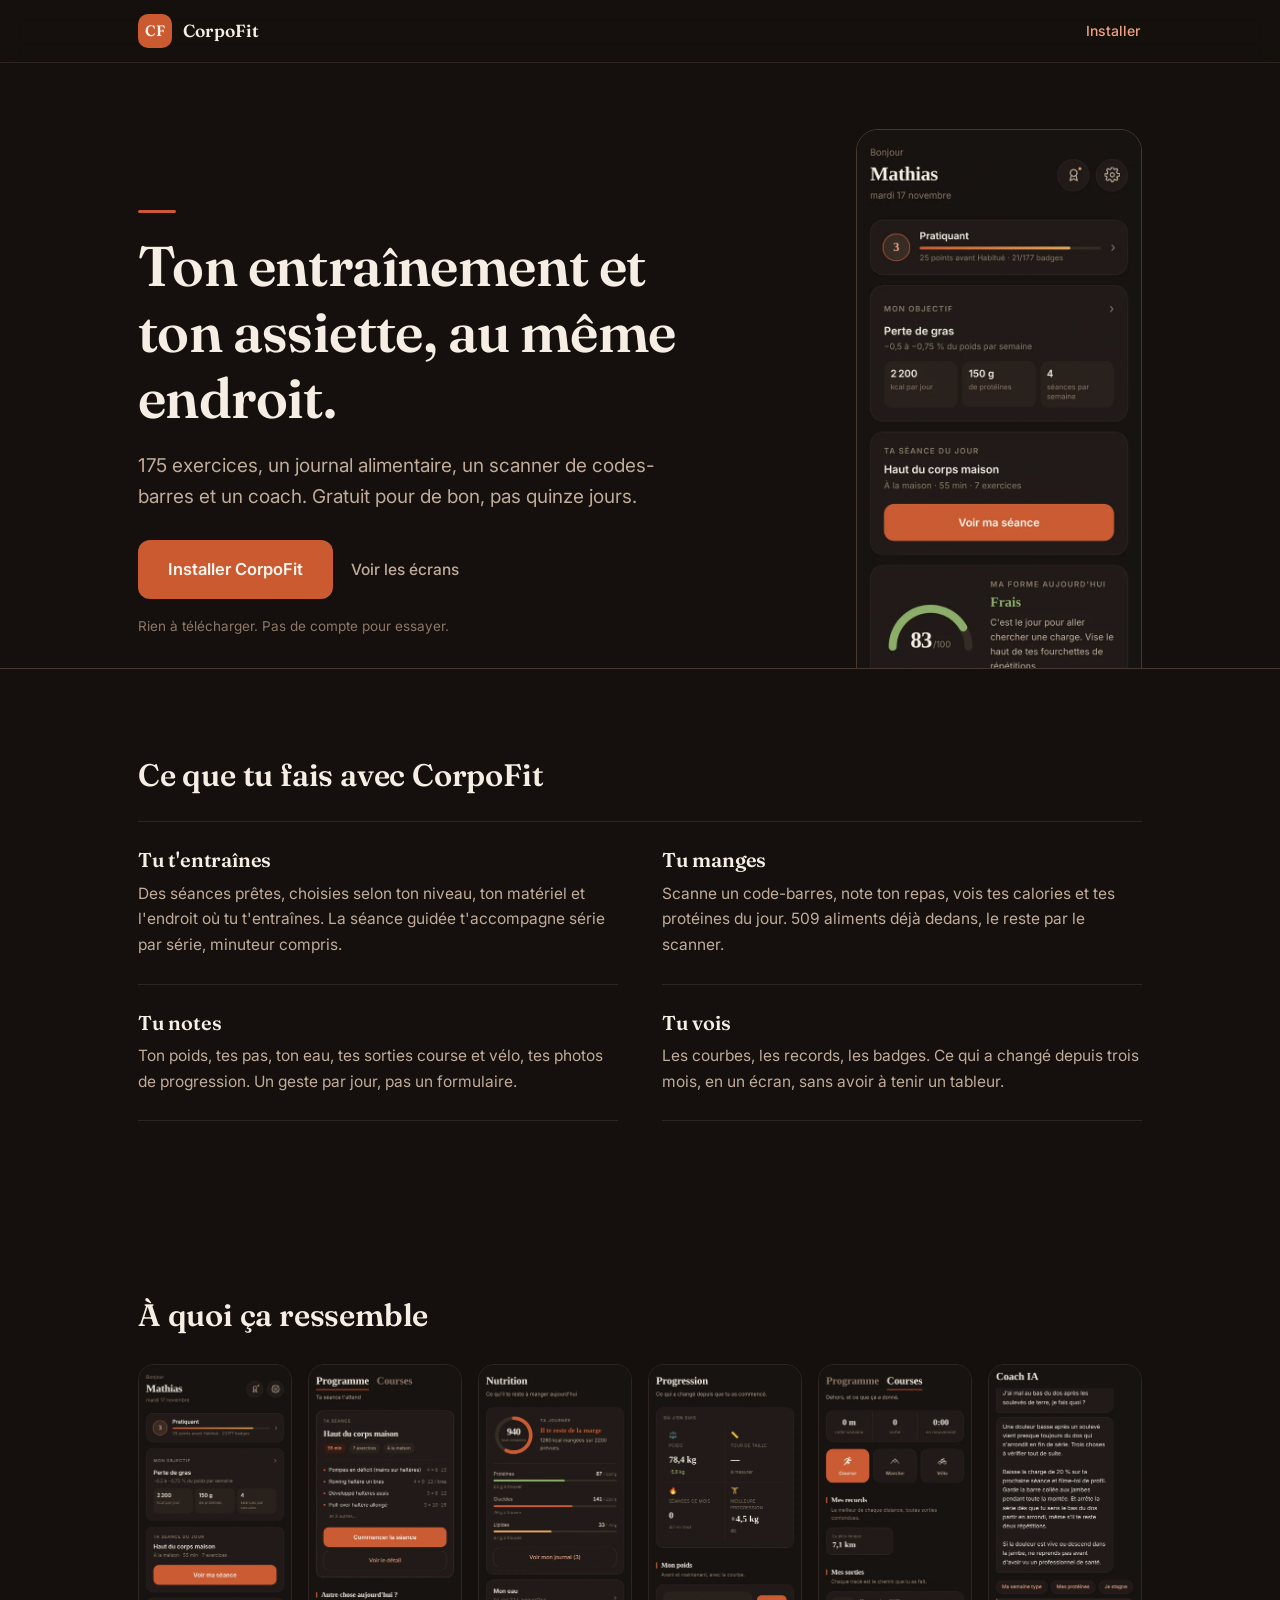
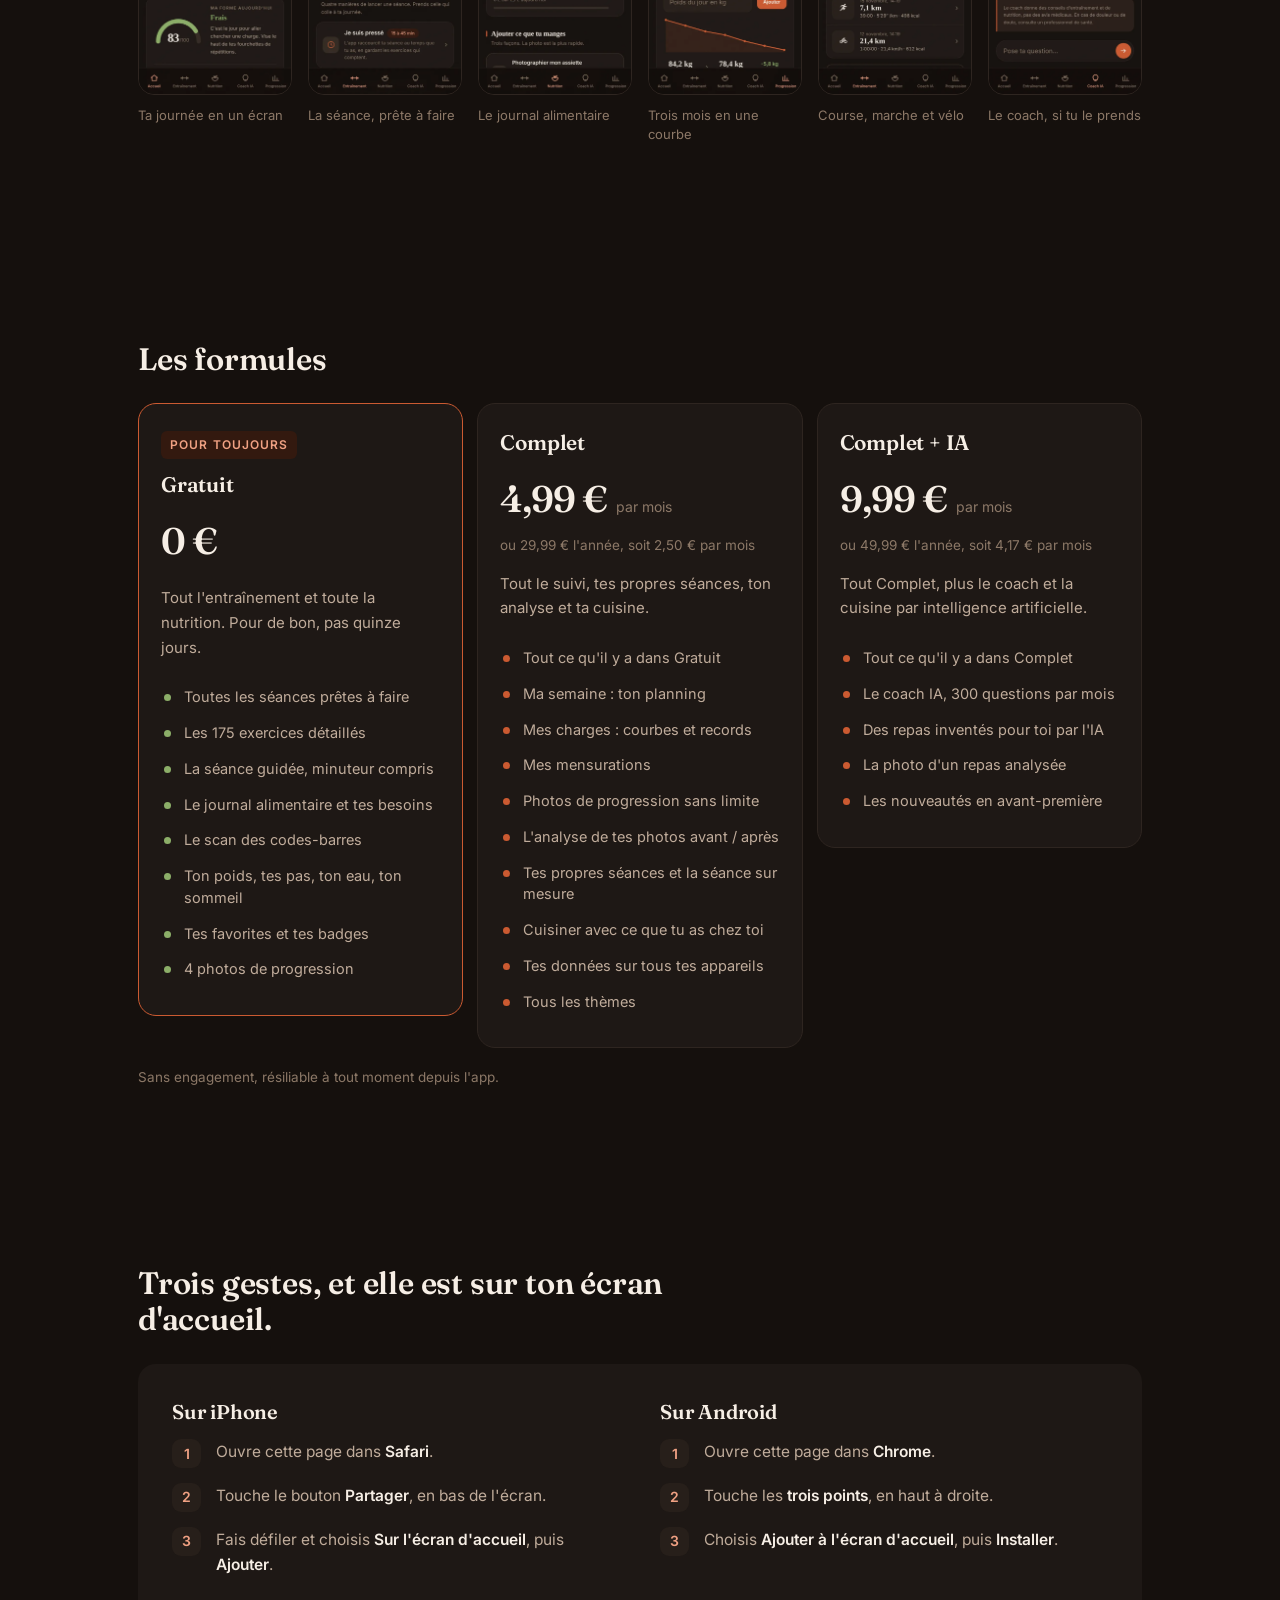
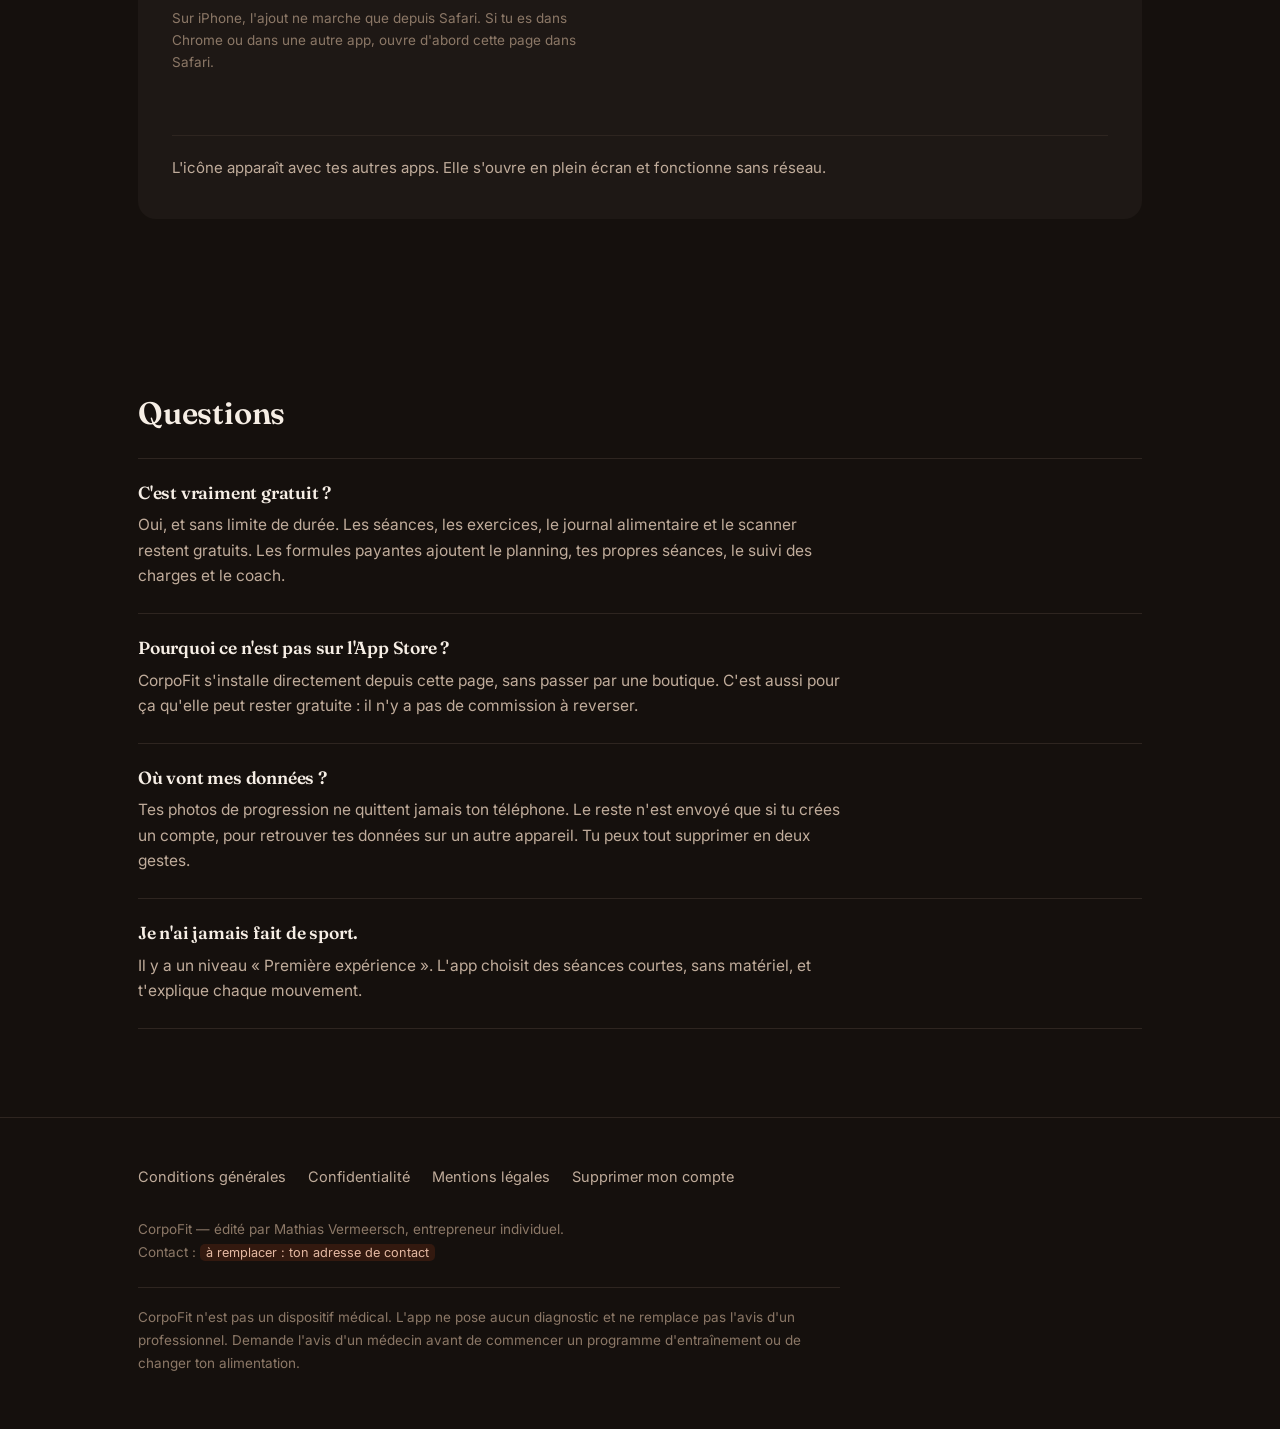
==== index.html @ 2101acef "Add files via upload" ====
<!DOCTYPE html>
<html lang="fr">
<head>
<meta charset="utf-8">
<meta name="viewport" content="width=device-width,initial-scale=1,viewport-fit=cover">
<title>CorpoFit — ton entraînement et ton assiette, au même endroit</title>
<meta name="description" content="175 exercices, un journal alimentaire, un scanner de codes-barres et un coach. Gratuit pour de bon, pas quinze jours. S'installe depuis ton navigateur, sans passer par une boutique.">
<meta name="theme-color" content="#15100D">

<meta property="og:type" content="website">
<meta property="og:title" content="CorpoFit — ton entraînement et ton assiette, au même endroit">
<meta property="og:description" content="175 exercices, un journal alimentaire, un scanner de codes-barres et un coach. Gratuit pour de bon, pas quinze jours.">
<meta property="og:image" content="img/partage.jpg">
<meta property="og:locale" content="fr_FR">
<meta name="twitter:card" content="summary_large_image">

<link rel="preconnect" href="https://fonts.googleapis.com">
<link rel="preconnect" href="https://fonts.gstatic.com" crossorigin>
<link href="https://fonts.googleapis.com/css2?family=Fraunces:opsz,wght@9..144,500;9..144,600&family=Inter:wght@400;500;600&display=swap" rel="stylesheet">

<style>
:root{
  --bg:#15100D; --surface:#1E1815; --surface-2:#271F1A;
  --border:#2E2520; --border-2:#463830;
  --accent:#CB5A31; --accent-ink:#F0A183; --accent-soft:#33190F;
  --text:#F6EEE5; --text-2:#C0AC9B; --text-3:#8C7867;
  --btn-txt:#FFF6EF; --green:#8CAE68;
  --r:18px; --r-s:12px;
  --gut:16px;
}
*{box-sizing:border-box;}
html{-webkit-text-size-adjust:100%;}
body{
  margin:0; background:var(--bg); color:var(--text);
  font-family:'Inter',-apple-system,BlinkMacSystemFont,'Segoe UI',Roboto,sans-serif;
  font-size:16px; line-height:1.65; -webkit-font-smoothing:antialiased;
  overflow-x:hidden;
}
h1,h2,h3{font-family:'Fraunces',Georgia,serif; font-weight:600; line-height:1.18; margin:0; letter-spacing:-.2px;}
p{margin:0;}
a{color:var(--accent-ink);}
a:hover{color:var(--text);}
img{display:block; max-width:100%; height:auto;}
:focus-visible{outline:2px solid var(--accent-ink); outline-offset:3px; border-radius:4px;}

.wrap{max-width:1060px; margin:0 auto; padding:0 var(--gut);}
section{padding:56px 0;}
section > .wrap > h2{font-size:clamp(23px,5.8vw,31px); max-width:17em;}
.rule{width:38px; height:3px; background:var(--accent); border-radius:2px;}

/* ───────── en-tête ───────── */
.bar{position:sticky; top:0; z-index:40; background:rgba(21,16,13,.88); backdrop-filter:blur(12px); border-bottom:1px solid var(--border);}
.bar .wrap{display:flex; align-items:center; justify-content:space-between; height:62px;}
.marque{display:flex; align-items:center; gap:11px; text-decoration:none; color:var(--text);}
.cf{width:34px; height:34px; border-radius:10px; background:var(--accent); display:flex; align-items:center; justify-content:center;
    font-family:'Fraunces',Georgia,serif; font-weight:600; font-size:15px; color:#FFF6EF; flex:0 0 auto;}
.marque b{font-family:'Fraunces',Georgia,serif; font-weight:600; font-size:17.5px; letter-spacing:.2px;}
.bar .mini{font-size:14px; font-weight:500; color:var(--accent-ink); text-decoration:none; padding:9px 2px;}

/* ───────── bandeau navigateur intégré ───────── */
.avis{display:none; background:var(--accent-soft); border-bottom:1px solid var(--border-2); color:var(--accent-ink); font-size:14px;}
.avis.on{display:block;}
.avis .wrap{padding-top:13px; padding-bottom:13px; line-height:1.55;}

/* ───────── héros ───────── */
.heros{padding-top:46px; padding-bottom:0; overflow:hidden; border-bottom:1px solid var(--border-2);}
.heros .wrap{display:grid; gap:34px;}
.h-txt{max-width:560px; padding-bottom:30px;}
.heros h1{font-size:clamp(31px,8.2vw,56px); letter-spacing:-.6px; margin-top:20px;}
.h-sous{color:var(--text-2); font-size:clamp(16px,4vw,19px); margin-top:18px; max-width:30em;}
.h-act{display:flex; flex-wrap:wrap; align-items:center; gap:14px; margin-top:28px;}
.btn{display:inline-block; background:var(--accent); color:var(--btn-txt); text-decoration:none;
     font-size:16.5px; font-weight:600; padding:16px 30px; border-radius:var(--r-s); border:0; cursor:pointer;
     font-family:inherit; min-height:44px;}
.btn:hover{background:#D9663B; color:var(--btn-txt);}
.btn-2{display:inline-block; color:var(--text-2); text-decoration:none; font-size:15.5px; font-weight:500; padding:14px 4px; min-height:44px;}
.btn-2:hover{color:var(--text);}
.h-note{color:var(--text-3); font-size:13.5px; margin-top:16px;}
.h-img{justify-self:center; width:min(268px,74vw); margin-bottom:-56px;}
.h-img img{border-radius:22px; border:1px solid var(--border-2);}

/* ───────── ce que l'app fait ───────── */
.quoi{display:grid; gap:0; margin-top:28px; border-top:1px solid var(--border);}
.quoi > div{padding:26px 0; border-bottom:1px solid var(--border);}
.quoi h3{font-size:20px;}
.quoi p{color:var(--text-2); margin-top:9px; font-size:15.5px; max-width:46em;}

/* ───────── écrans ───────── */
.defil{display:flex; gap:16px; overflow-x:auto; scroll-snap-type:x mandatory;
       padding:4px var(--gut) 20px; margin:26px calc(var(--gut) * -1) 0; -webkit-overflow-scrolling:touch;}
.defil::-webkit-scrollbar{height:6px;}
.defil::-webkit-scrollbar-thumb{background:var(--border-2); border-radius:3px;}
.vign{flex:0 0 auto; width:208px; scroll-snap-align:center; margin:0;}
.vign img{border-radius:16px; border:1px solid var(--border);}
.vign figcaption{color:var(--text-3); font-size:13px; margin-top:11px; line-height:1.5;}

/* ───────── prix ───────── */
.prix{display:grid; gap:14px; margin-top:26px;}
.plan{background:var(--surface); border:1px solid var(--border); border-radius:var(--r); padding:26px 22px 28px;}
.plan.fort{border-color:var(--accent);}
.plan .tag{display:inline-block; font-size:12px; font-weight:600; letter-spacing:1.1px; text-transform:uppercase;
           color:var(--accent-ink); background:var(--accent-soft); border-radius:6px; padding:4px 9px; margin-bottom:13px;}
.plan h3{font-size:21px;}
.plan .euro{display:flex; align-items:baseline; gap:9px; margin-top:13px;}
.plan .gros{font-family:'Fraunces',Georgia,serif; font-size:37px; font-weight:600; letter-spacing:-1px;}
.plan .mois{color:var(--text-3); font-size:14px;}
.plan .an{color:var(--text-3); font-size:13.5px; margin-top:5px;}
.plan .phrase{color:var(--text-2); font-size:15px; margin-top:15px;}
.plan ul{list-style:none; margin:19px 0 0; padding:0;}
.plan li{color:var(--text-2); font-size:14.5px; padding:7px 0 7px 23px; position:relative; line-height:1.5;}
.plan li::before{content:''; position:absolute; left:3px; top:15px; width:7px; height:7px; border-radius:50%; background:var(--accent);}
.plan.fort li::before{background:var(--green);}
.p-note{color:var(--text-3); font-size:13.5px; margin-top:18px;}

/* ───────── installation ───────── */
.poser{background:var(--surface); border-radius:var(--r); padding:30px 22px 32px; margin-top:26px;}
.col{display:none;}
.col.on{display:block;}
.col h3{font-size:20px; margin-bottom:17px;}
.col ol{margin:0; padding-left:0; list-style:none; counter-reset:p;}
.col li{counter-increment:p; position:relative; padding:0 0 19px 44px; color:var(--text-2); font-size:15.5px; line-height:1.6;}
.col li::before{content:counter(p); position:absolute; left:0; top:-1px; width:29px; height:29px; border-radius:9px;
                background:var(--surface-2); color:var(--accent-ink); font-size:14px; font-weight:600;
                display:flex; align-items:center; justify-content:center;}
.col li b{color:var(--text); font-weight:600;}
.bascule{margin-top:6px; background:none; border:0; color:var(--accent-ink); font-family:inherit;
         font-size:14.5px; font-weight:500; cursor:pointer; padding:12px 2px; min-height:44px; text-align:left;}
.bascule:hover{color:var(--text);}
.apres{border-top:1px solid var(--border); margin-top:22px; padding-top:20px; color:var(--text-2); font-size:15px;}
.garde{color:var(--text-3); font-size:13.5px; margin-top:12px; line-height:1.6;}

/* ───────── questions ───────── */
.q{border-top:1px solid var(--border); margin-top:26px;}
.q > div{padding:24px 0; border-bottom:1px solid var(--border);}
.q h3{font-size:17.5px;}
.q p{color:var(--text-2); font-size:15.5px; margin-top:9px; max-width:46em;}

/* ───────── pied ───────── */
footer{border-top:1px solid var(--border); padding:40px 0 54px; color:var(--text-3); font-size:13.5px;}
footer nav{display:flex; flex-wrap:wrap; gap:7px 22px; margin-bottom:22px;}
footer nav a{color:var(--text-2); text-decoration:none; font-size:14.5px; padding:7px 0; display:inline-block;}
footer nav a:hover{color:var(--text); text-decoration:underline;}
.f-bloc{line-height:1.75; max-width:52em;}
.f-sante{border-top:1px solid var(--border); margin-top:22px; padding-top:18px; max-width:52em; line-height:1.7;}
.trou{color:#E4B8A2; background:var(--accent-soft); border-radius:5px; padding:1px 6px; font-size:.94em;}

@media (min-width:760px){
  :root{--gut:28px;}
  section{padding:88px 0;}
  .heros{padding-top:66px;}
  .heros .wrap{grid-template-columns:1fr auto; align-items:end; gap:44px;}
  .h-img{width:286px; margin-bottom:-78px; justify-self:end;}
  .quoi{grid-template-columns:1fr 1fr; column-gap:44px;}
  .quoi > div:nth-child(-n+2){border-top:0;}
  .prix{grid-template-columns:repeat(3,1fr); align-items:start;}
  .poser{display:grid; grid-template-columns:1fr 1fr; gap:40px; padding:36px 34px 38px;}
  .poser .deux{grid-column:1 / -1;}
  .defil{display:grid; grid-template-columns:repeat(6,1fr); overflow:visible;
         margin-left:0; margin-right:0; padding-left:0; padding-right:0;}
  .vign{width:auto;}
}
@media (prefers-reduced-motion:no-preference){
  .h-img{animation:monte .7s cubic-bezier(.22,.8,.3,1) both;}
  .h-txt{animation:monte .55s cubic-bezier(.22,.8,.3,1) both;}
  @keyframes monte{from{opacity:0; transform:translateY(16px);} to{opacity:1; transform:none;}}
}
</style>
</head>
<body>

<div class="avis" id="avis" role="status">
  <div class="wrap">Tu es dans le navigateur d'une autre app. Ouvre cette page dans Safari pour pouvoir installer CorpoFit.</div>
</div>

<header class="bar">
  <div class="wrap">
    <a class="marque" href="index.html"><span class="cf" aria-hidden="true">CF</span><b>CorpoFit</b></a>
    <a class="mini" href="#installer">Installer</a>
  </div>
</header>

<main>

  <section class="heros">
    <div class="wrap">
      <div class="h-txt">
        <div class="rule" aria-hidden="true"></div>
        <h1>Ton entraînement et ton assiette, au même endroit.</h1>
        <p class="h-sous">175 exercices, un journal alimentaire, un scanner de codes-barres et un coach. Gratuit pour de bon, pas quinze jours.</p>
        <div class="h-act">
          <a class="btn" href="#installer">Installer CorpoFit</a>
          <a class="btn-2" href="#ecrans">Voir les écrans</a>
        </div>
        <p class="h-note">Rien à télécharger. Pas de compte pour essayer.</p>
      </div>
      <div class="h-img">
        <picture>
          <source srcset="img/accueil.webp" type="image/webp">
          <img src="img/accueil.jpg" width="620" height="1342" fetchpriority="high"
               alt="L'écran d'accueil de CorpoFit : le rang de l'utilisateur, son objectif avec 2 200 kcal et 150 g de protéines par jour, la séance du jour et un indice de forme.">
        </picture>
      </div>
    </div>
  </section>

  <section>
    <div class="wrap">
      <h2>Ce que tu fais avec CorpoFit</h2>
      <div class="quoi">
        <div>
          <h3>Tu t'entraînes</h3>
          <p>Des séances prêtes, choisies selon ton niveau, ton matériel et l'endroit où tu t'entraînes. La séance guidée t'accompagne série par série, minuteur compris.</p>
        </div>
        <div>
          <h3>Tu manges</h3>
          <p>Scanne un code-barres, note ton repas, vois tes calories et tes protéines du jour. 509 aliments déjà dedans, le reste par le scanner.</p>
        </div>
        <div>
          <h3>Tu notes</h3>
          <p>Ton poids, tes pas, ton eau, tes sorties course et vélo, tes photos de progression. Un geste par jour, pas un formulaire.</p>
        </div>
        <div>
          <h3>Tu vois</h3>
          <p>Les courbes, les records, les badges. Ce qui a changé depuis trois mois, en un écran, sans avoir à tenir un tableur.</p>
        </div>
      </div>
    </div>
  </section>

  <section id="ecrans">
    <div class="wrap">
      <h2>À quoi ça ressemble</h2>
    </div>
    <div class="wrap">
      <div class="defil">
        <figure class="vign">
          <picture><source srcset="img/accueil.webp" type="image/webp">
          <img src="img/accueil.jpg" width="620" height="1342" loading="lazy" alt="Écran d'accueil : objectif quotidien, séance du jour et indice de forme."></picture>
          <figcaption>Ta journée en un écran</figcaption>
        </figure>
        <figure class="vign">
          <picture><source srcset="img/entrainement.webp" type="image/webp">
          <img src="img/entrainement.jpg" width="620" height="1342" loading="lazy" alt="Écran d'entraînement : la séance choisie, sa durée et la liste des exercices."></picture>
          <figcaption>La séance, prête à faire</figcaption>
        </figure>
        <figure class="vign">
          <picture><source srcset="img/nutrition.webp" type="image/webp">
          <img src="img/nutrition.jpg" width="620" height="1342" loading="lazy" alt="Écran de nutrition : calories et macronutriments du jour, repas déjà notés."></picture>
          <figcaption>Le journal alimentaire</figcaption>
        </figure>
        <figure class="vign">
          <picture><source srcset="img/progression.webp" type="image/webp">
          <img src="img/progression.jpg" width="620" height="1342" loading="lazy" alt="Écran de progression : courbe de poids sur trois mois et résumé des séances."></picture>
          <figcaption>Trois mois en une courbe</figcaption>
        </figure>
        <figure class="vign">
          <picture><source srcset="img/courses.webp" type="image/webp">
          <img src="img/courses.jpg" width="620" height="1342" loading="lazy" alt="Écran des sorties : une course à pied et une sortie vélo avec distance, durée et calories."></picture>
          <figcaption>Course, marche et vélo</figcaption>
        </figure>
        <figure class="vign">
          <picture><source srcset="img/coach.webp" type="image/webp">
          <img src="img/coach.jpg" width="620" height="1342" loading="lazy" alt="Écran du coach : une question sur une douleur au dos et la réponse détaillée du coach."></picture>
          <figcaption>Le coach, si tu le prends</figcaption>
        </figure>
      </div>
    </div>
  </section>

  <section id="prix">
    <div class="wrap">
      <h2>Les formules</h2>
      <div class="prix">

        <div class="plan fort">
          <span class="tag">Pour toujours</span>
          <h3>Gratuit</h3>
          <div class="euro"><span class="gros">0 €</span></div>
          <p class="phrase">Tout l'entraînement et toute la nutrition. Pour de bon, pas quinze jours.</p>
          <ul>
            <li>Toutes les séances prêtes à faire</li>
            <li>Les 175 exercices détaillés</li>
            <li>La séance guidée, minuteur compris</li>
            <li>Le journal alimentaire et tes besoins</li>
            <li>Le scan des codes-barres</li>
            <li>Ton poids, tes pas, ton eau, ton sommeil</li>
            <li>Tes favorites et tes badges</li>
            <li>4 photos de progression</li>
          </ul>
        </div>

        <div class="plan">
          <h3>Complet</h3>
          <div class="euro"><span class="gros">4,99 €</span><span class="mois">par mois</span></div>
          <p class="an">ou 29,99 € l'année, soit 2,50 € par mois</p>
          <p class="phrase">Tout le suivi, tes propres séances, ton analyse et ta cuisine.</p>
          <ul>
            <li>Tout ce qu'il y a dans Gratuit</li>
            <li>Ma semaine : ton planning</li>
            <li>Mes charges : courbes et records</li>
            <li>Mes mensurations</li>
            <li>Photos de progression sans limite</li>
            <li>L'analyse de tes photos avant / après</li>
            <li>Tes propres séances et la séance sur mesure</li>
            <li>Cuisiner avec ce que tu as chez toi</li>
            <li>Tes données sur tous tes appareils</li>
            <li>Tous les thèmes</li>
          </ul>
        </div>

        <div class="plan">
          <h3>Complet + IA</h3>
          <div class="euro"><span class="gros">9,99 €</span><span class="mois">par mois</span></div>
          <p class="an">ou 49,99 € l'année, soit 4,17 € par mois</p>
          <p class="phrase">Tout Complet, plus le coach et la cuisine par intelligence artificielle.</p>
          <ul>
            <li>Tout ce qu'il y a dans Complet</li>
            <li>Le coach IA, 300 questions par mois</li>
            <li>Des repas inventés pour toi par l'IA</li>
            <li>La photo d'un repas analysée</li>
            <li>Les nouveautés en avant-première</li>
          </ul>
        </div>

      </div>
      <p class="p-note">Sans engagement, résiliable à tout moment depuis l'app.</p>
    </div>
  </section>

  <section id="installer">
    <div class="wrap">
      <h2>Trois gestes, et elle est sur ton écran d'accueil.</h2>

      <div class="poser">

        <div class="col" id="cIos">
          <h3>Sur iPhone</h3>
          <ol>
            <li>Ouvre cette page dans <b>Safari</b>.</li>
            <li>Touche le bouton <b>Partager</b>, en bas de l'écran.</li>
            <li>Fais défiler et choisis <b>Sur l'écran d'accueil</b>, puis <b>Ajouter</b>.</li>
          </ol>
          <p class="garde">Sur iPhone, l'ajout ne marche que depuis Safari. Si tu es dans Chrome ou dans une autre app, ouvre d'abord cette page dans Safari.</p>
        </div>

        <div class="col" id="cDroid">
          <h3>Sur Android</h3>
          <ol>
            <li>Ouvre cette page dans <b>Chrome</b>.</li>
            <li>Touche les <b>trois points</b>, en haut à droite.</li>
            <li>Choisis <b>Ajouter à l'écran d'accueil</b>, puis <b>Installer</b>.</li>
          </ol>
        </div>

        <div class="deux">
          <button class="bascule" id="autre" type="button" hidden></button>
          <p class="apres">L'icône apparaît avec tes autres apps. Elle s'ouvre en plein écran et fonctionne sans réseau.</p>
        </div>

      </div>
    </div>
  </section>

  <section>
    <div class="wrap">
      <h2>Questions</h2>
      <div class="q">
        <div>
          <h3>C'est vraiment gratuit ?</h3>
          <p>Oui, et sans limite de durée. Les séances, les exercices, le journal alimentaire et le scanner restent gratuits. Les formules payantes ajoutent le planning, tes propres séances, le suivi des charges et le coach.</p>
        </div>
        <div>
          <h3>Pourquoi ce n'est pas sur l'App Store ?</h3>
          <p>CorpoFit s'installe directement depuis cette page, sans passer par une boutique. C'est aussi pour ça qu'elle peut rester gratuite : il n'y a pas de commission à reverser.</p>
        </div>
        <div>
          <h3>Où vont mes données ?</h3>
          <p>Tes photos de progression ne quittent jamais ton téléphone. Le reste n'est envoyé que si tu crées un compte, pour retrouver tes données sur un autre appareil. Tu peux tout supprimer en deux gestes.</p>
        </div>
        <div>
          <h3>Je n'ai jamais fait de sport.</h3>
          <p>Il y a un niveau « Première expérience ». L'app choisit des séances courtes, sans matériel, et t'explique chaque mouvement.</p>
        </div>
      </div>
    </div>
  </section>

</main>

<footer>
  <div class="wrap">
    <nav aria-label="Pages légales">
      <a href="cgu.html">Conditions générales</a>
      <a href="confidentialite.html">Confidentialité</a>
      <a href="mentions.html">Mentions légales</a>
      <a href="suppression.html">Supprimer mon compte</a>
    </nav>
    <p class="f-bloc">CorpoFit — édité par Mathias Vermeersch, entrepreneur individuel.<br>
      Contact : <span class="trou">à remplacer : ton adresse de contact</span></p>
    <p class="f-sante">CorpoFit n'est pas un dispositif médical. L'app ne pose aucun diagnostic et ne remplace pas l'avis d'un professionnel. Demande l'avis d'un médecin avant de commencer un programme d'entraînement ou de changer ton alimentation.</p>
  </div>
</footer>

<script>
(function(){
  var ua = navigator.userAgent || '';
  var iOS = /iPad|iPhone|iPod/.test(ua) ||
            (navigator.platform === 'MacIntel' && navigator.maxTouchPoints > 1);
  var droid = /Android/i.test(ua);
  var integre = /FBAN|FBAV|FB_IAB|Instagram|Line\/|Snapchat|TikTok|Twitter|LinkedInApp|Pinterest/i.test(ua);

  var cIos   = document.getElementById('cIos');
  var cDroid = document.getElementById('cDroid');
  var autre  = document.getElementById('autre');

  /* Ordinateur ou mobile inconnu : les deux colonnes, sans bascule. */
  if(!iOS && !droid){
    cIos.classList.add('on');
    cDroid.classList.add('on');
  }else{
    (iOS ? cIos : cDroid).classList.add('on');
    autre.hidden = false;
    autre.textContent = iOS ? 'Je suis sur Android' : 'Je suis sur iPhone';
    autre.addEventListener('click', function(){
      var surIos = cIos.classList.contains('on');
      cIos.classList.toggle('on', !surIos);
      cDroid.classList.toggle('on', surIos);
      autre.textContent = surIos ? 'Je suis sur iPhone' : 'Je suis sur Android';
    });
  }

  /* Dans Instagram ou Messenger, « Sur l'écran d'accueil » n'existe pas :
     on le dit avant que la personne cherche. */
  if(integre) document.getElementById('avis').classList.add('on');
})();
</script>

</body>
</html>
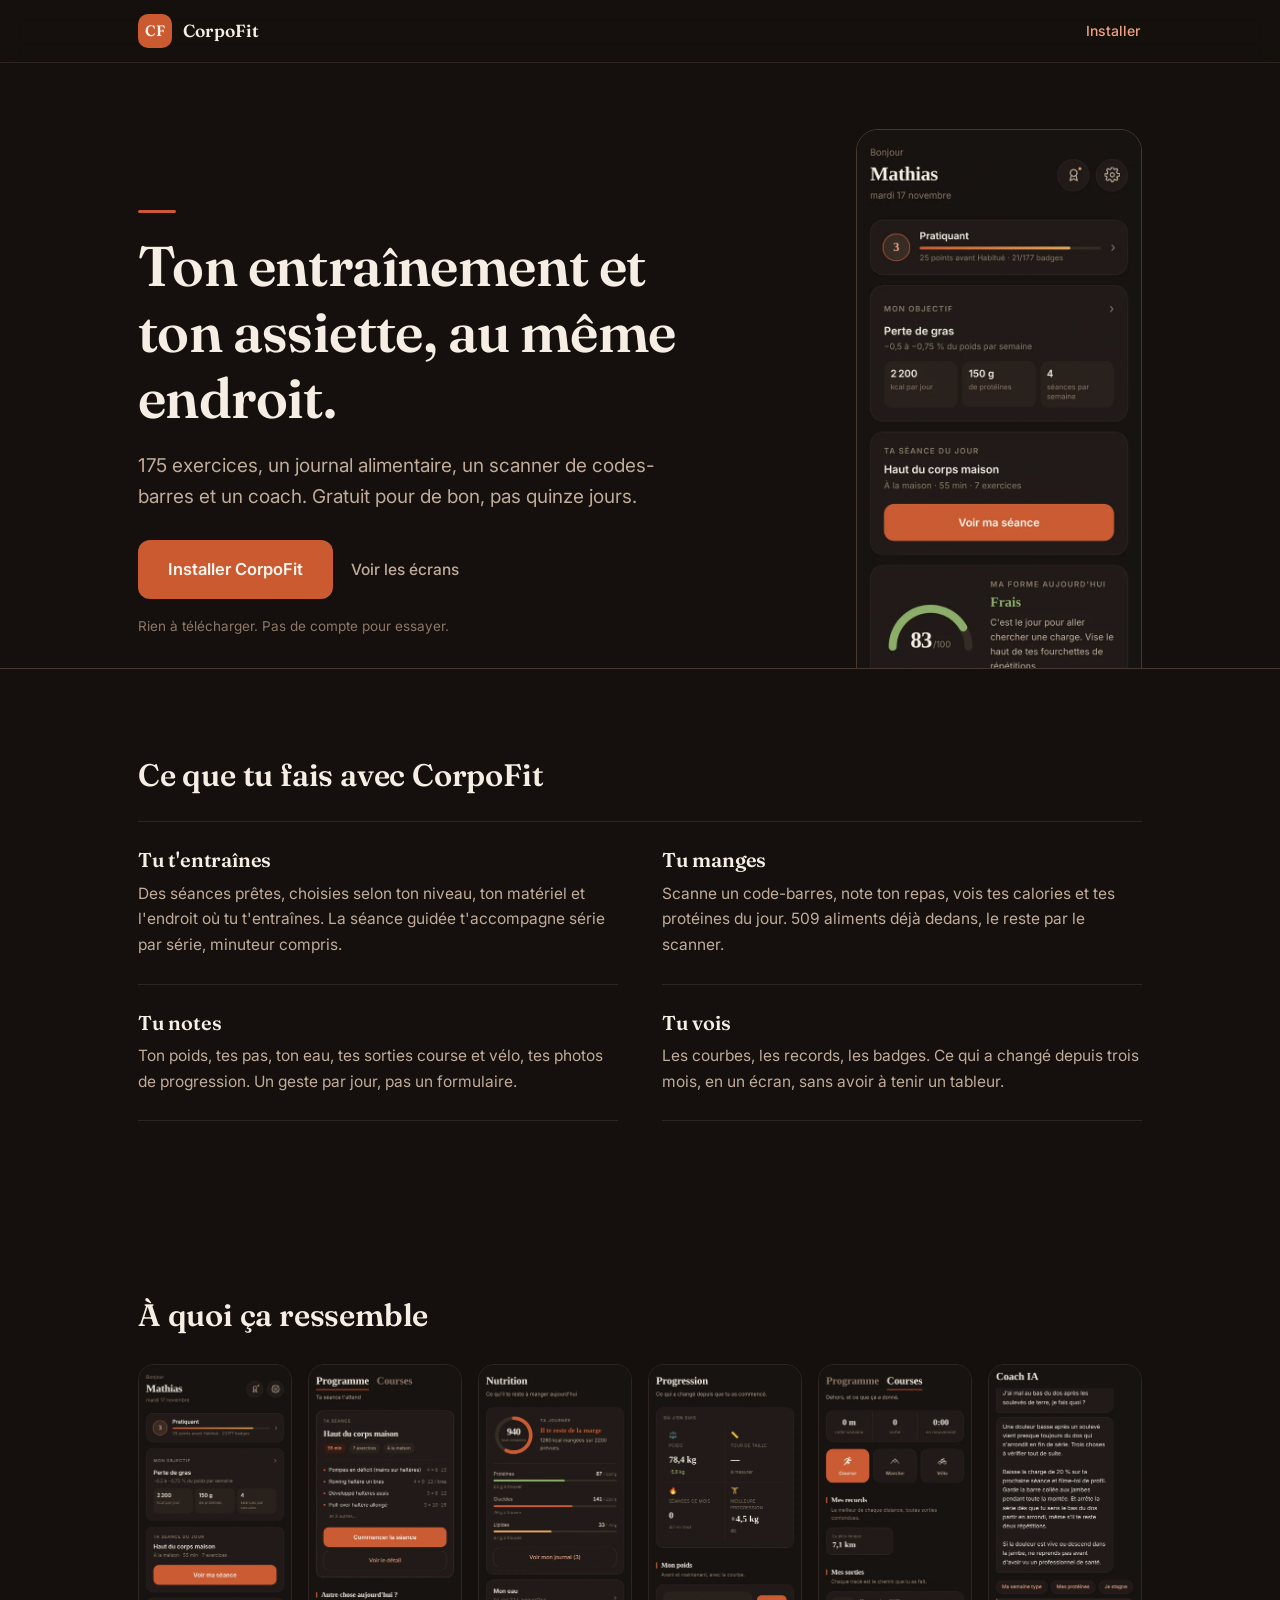
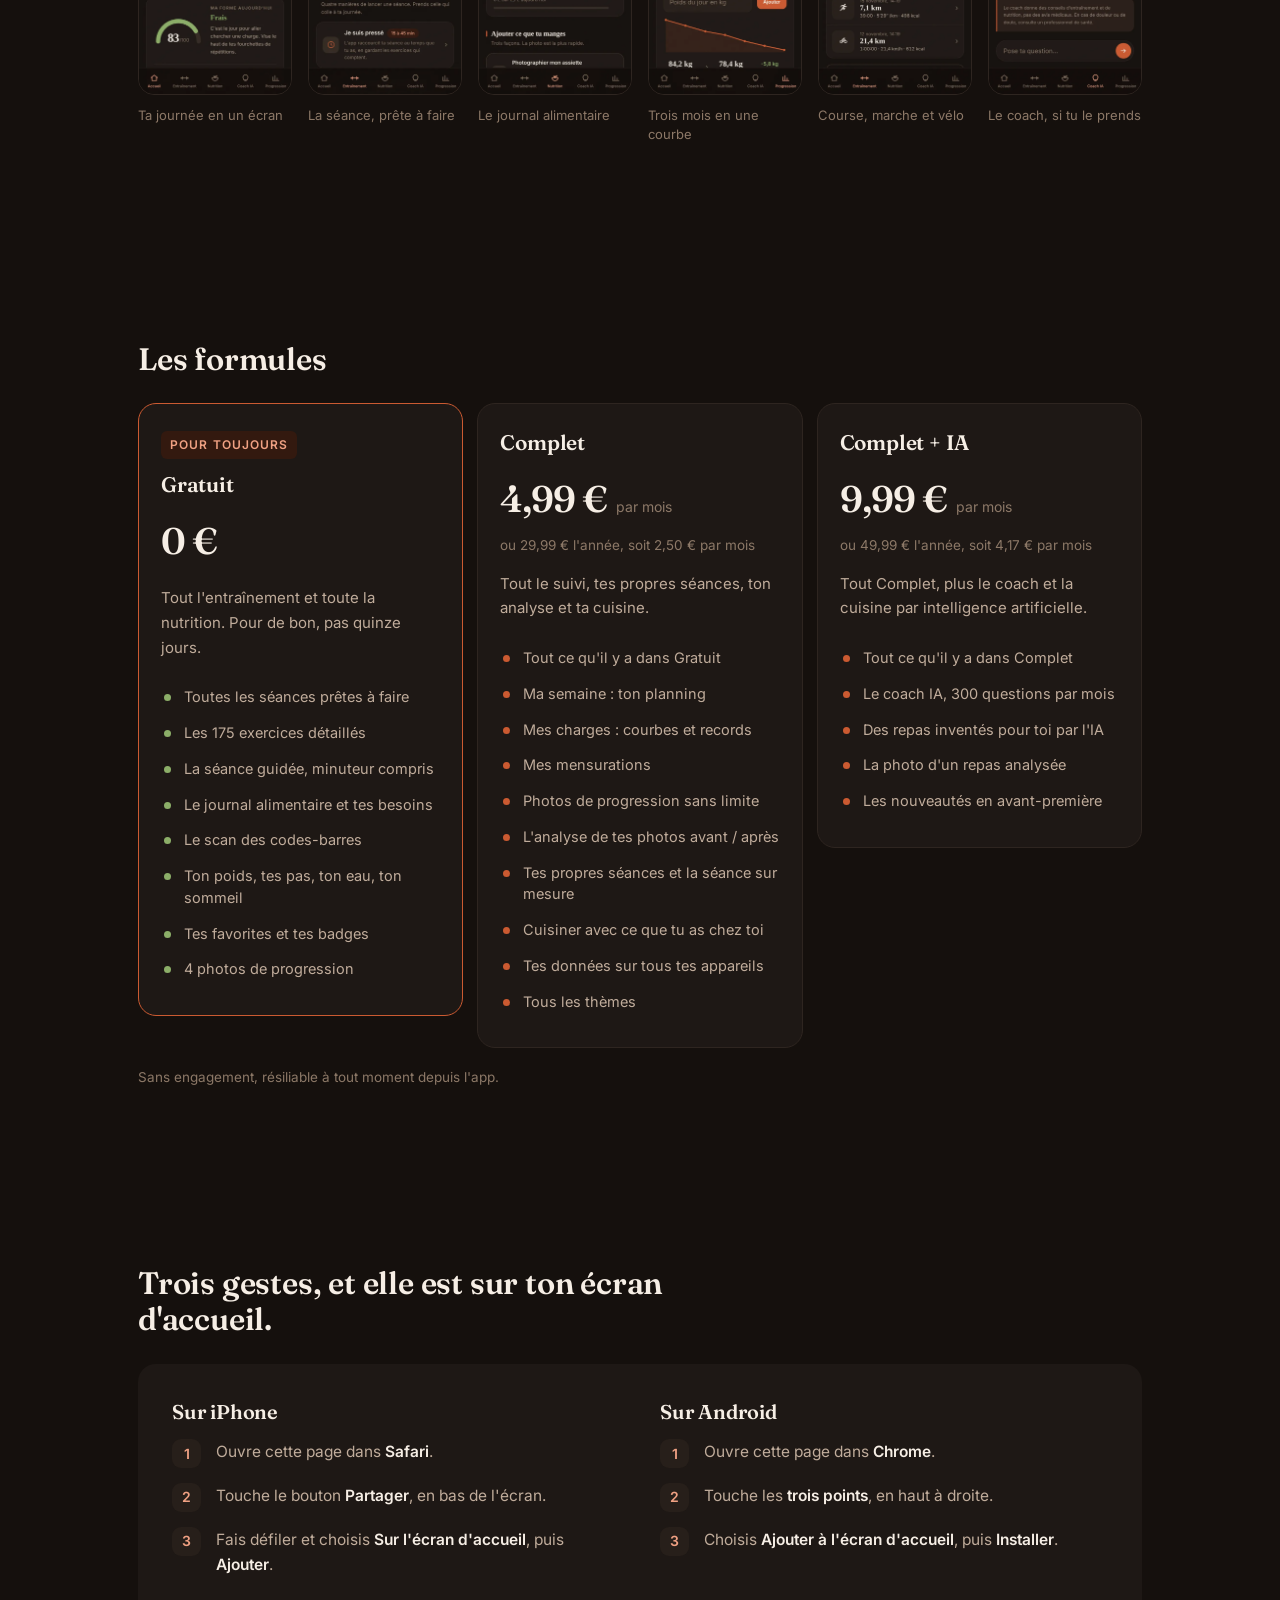
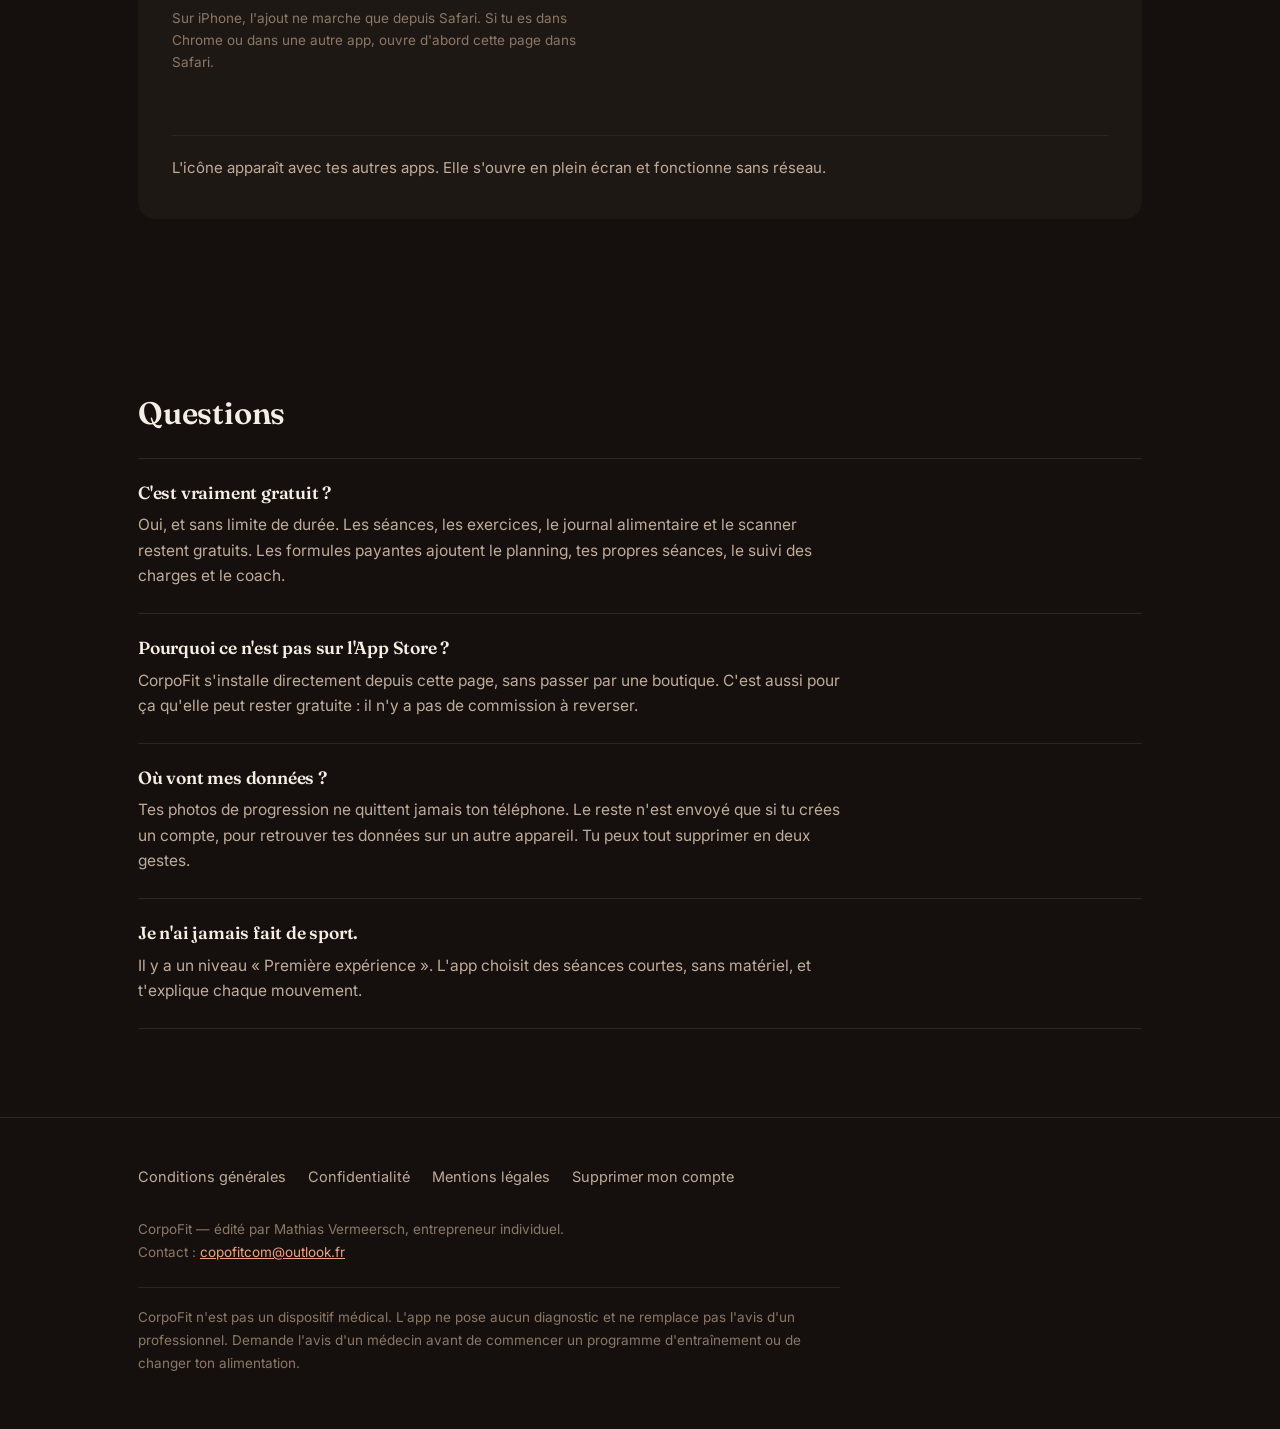
==== commit c056d2ea: "Add files via upload" ====
--- a/index.html
+++ b/index.html
@@ -396,7 +396,7 @@
       <a href="suppression.html">Supprimer mon compte</a>
     </nav>
     <p class="f-bloc">CorpoFit — édité par Mathias Vermeersch, entrepreneur individuel.<br>
-      Contact : <span class="trou">à remplacer : ton adresse de contact</span></p>
+      Contact : <a href="mailto:copofitcom@outlook.fr">copofitcom@outlook.fr</a></p>
     <p class="f-sante">CorpoFit n'est pas un dispositif médical. L'app ne pose aucun diagnostic et ne remplace pas l'avis d'un professionnel. Demande l'avis d'un médecin avant de commencer un programme d'entraînement ou de changer ton alimentation.</p>
   </div>
 </footer>
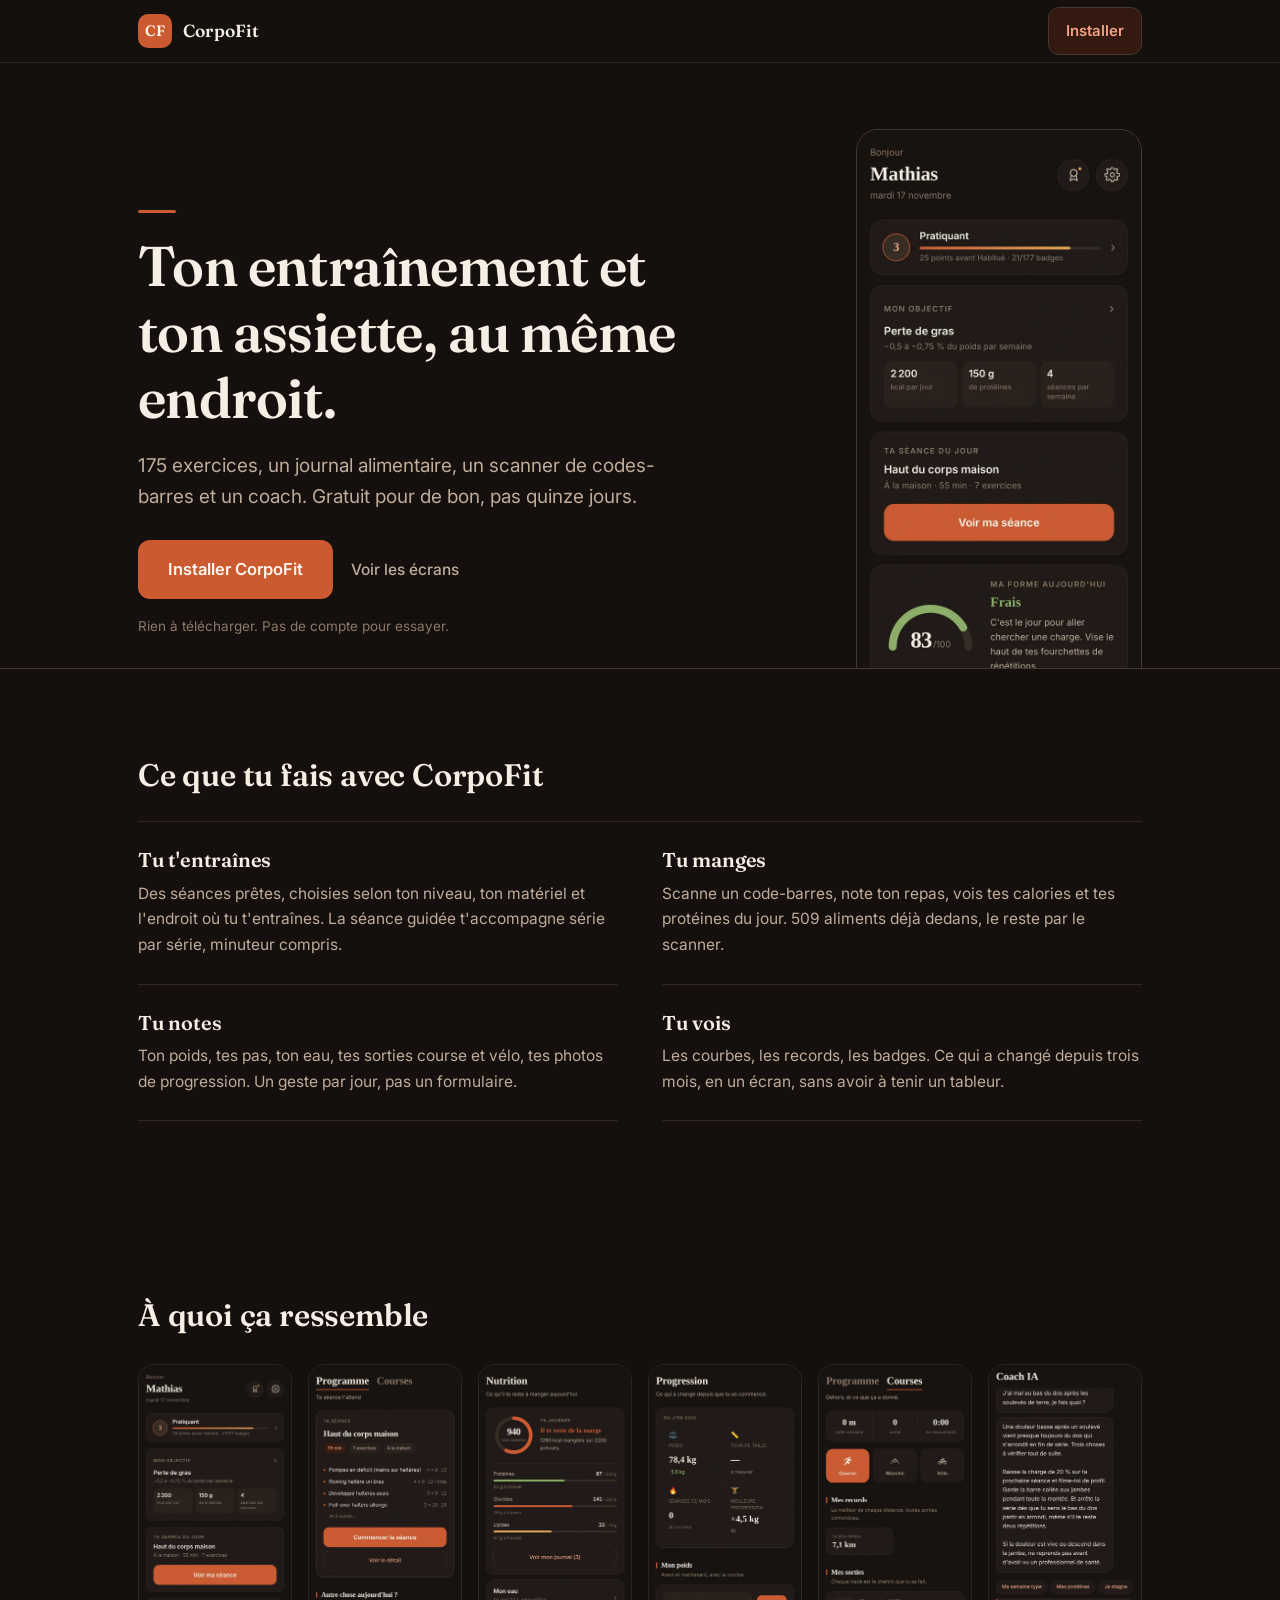
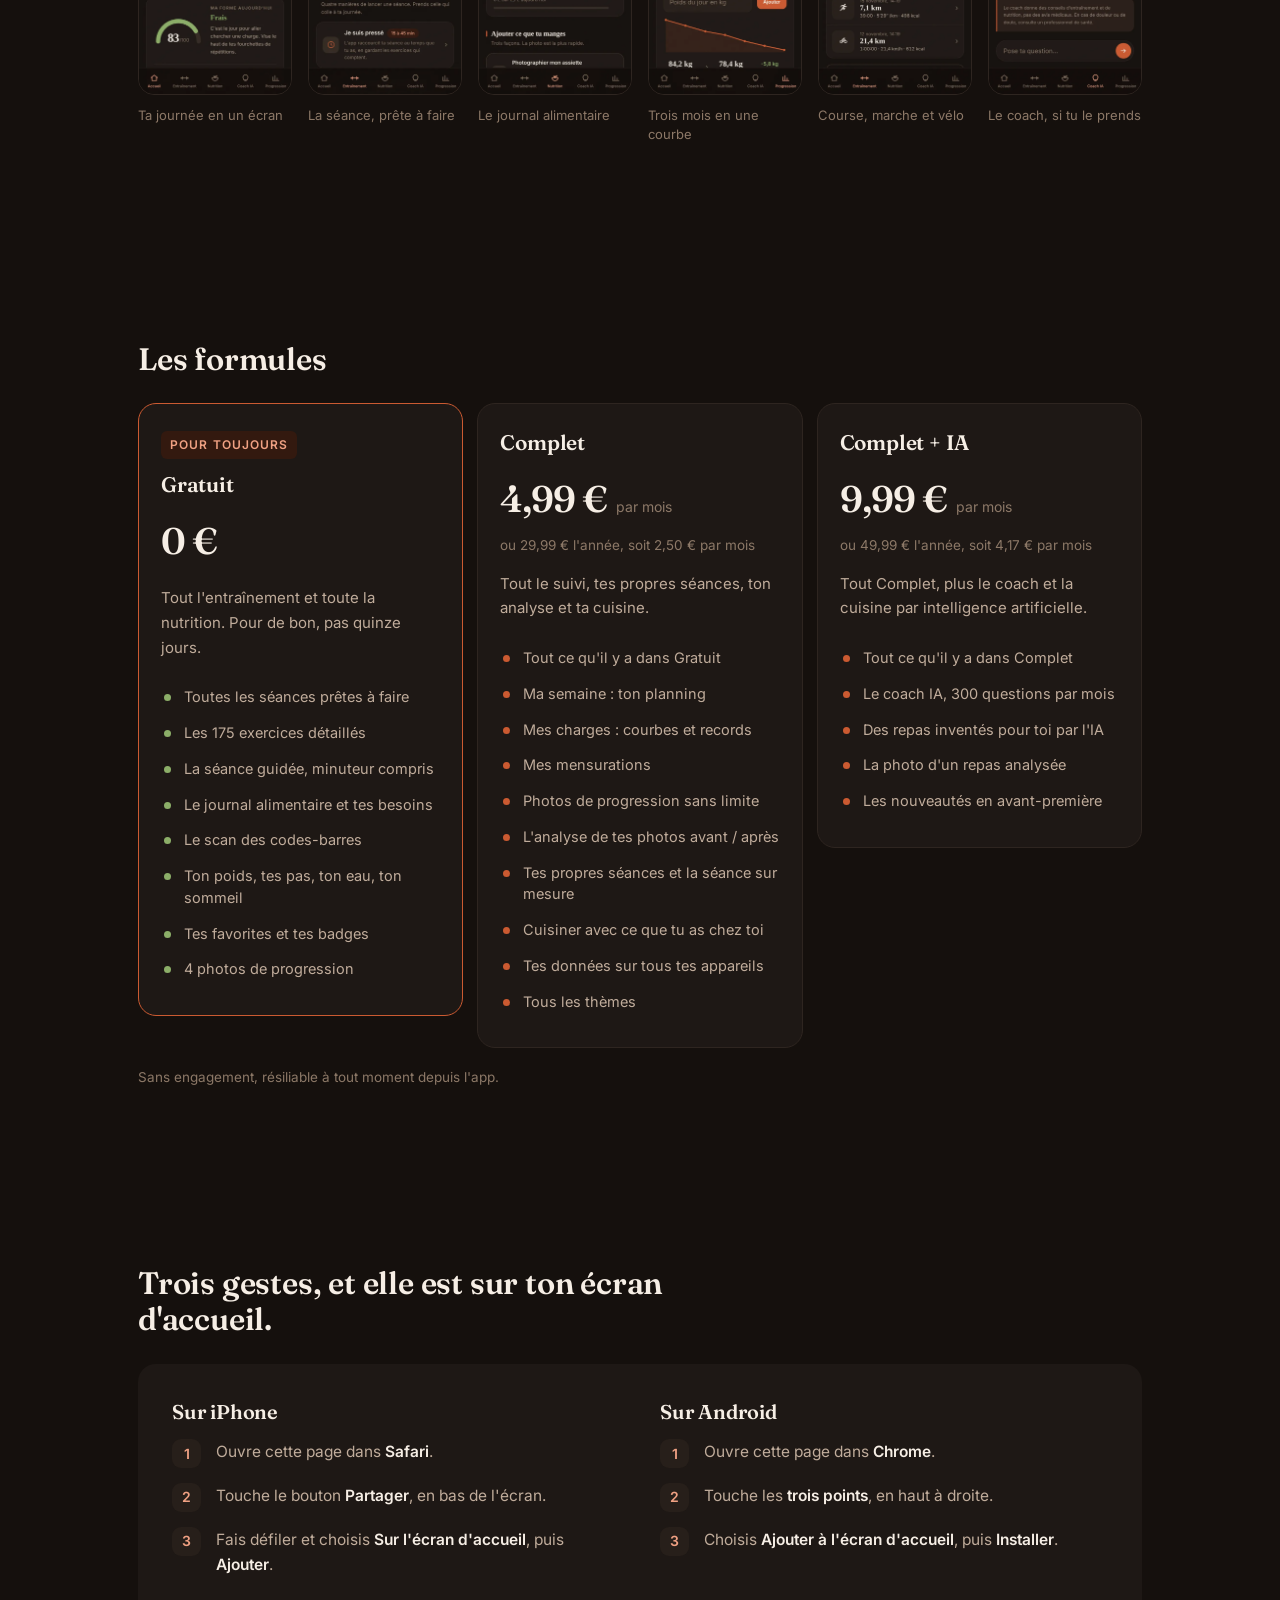
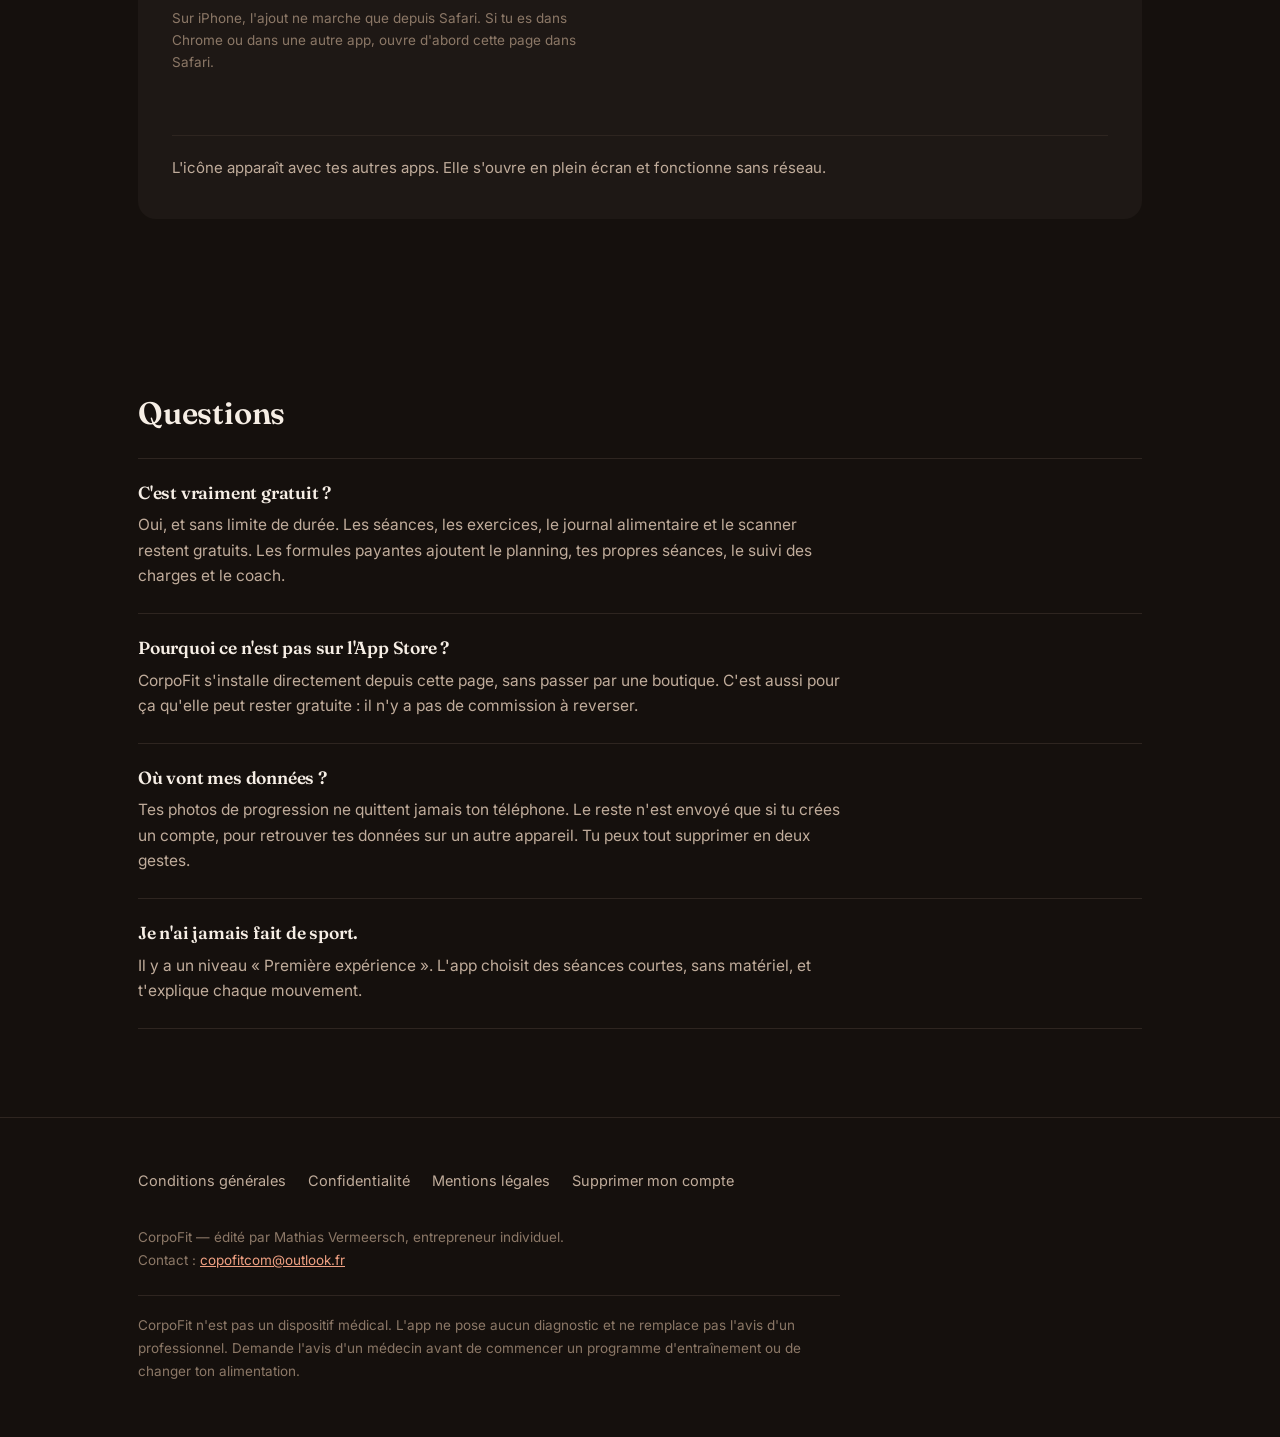
==== commit 03ef05d9: "Add files via upload" ====
--- a/index.html
+++ b/index.html
@@ -51,11 +51,14 @@
 /* ───────── en-tête ───────── */
 .bar{position:sticky; top:0; z-index:40; background:rgba(21,16,13,.88); backdrop-filter:blur(12px); border-bottom:1px solid var(--border);}
 .bar .wrap{display:flex; align-items:center; justify-content:space-between; height:62px;}
-.marque{display:flex; align-items:center; gap:11px; text-decoration:none; color:var(--text);}
+.marque{display:flex; align-items:center; gap:11px; text-decoration:none; color:var(--text); min-height:44px;}
 .cf{width:34px; height:34px; border-radius:10px; background:var(--accent); display:flex; align-items:center; justify-content:center;
     font-family:'Fraunces',Georgia,serif; font-weight:600; font-size:15px; color:#FFF6EF; flex:0 0 auto;}
 .marque b{font-family:'Fraunces',Georgia,serif; font-weight:600; font-size:17.5px; letter-spacing:.2px;}
-.bar .mini{font-size:14px; font-weight:500; color:var(--accent-ink); text-decoration:none; padding:9px 2px;}
+.bar .mini{display:flex; align-items:center; font-size:15px; font-weight:600;
+  color:var(--accent-ink); text-decoration:none; padding:11px 17px; min-height:44px;
+  background:var(--accent-soft); border:1px solid var(--border-2); border-radius:11px;}
+.bar .mini:hover{background:var(--accent); color:var(--btn-txt); border-color:var(--accent);}
 
 /* ───────── bandeau navigateur intégré ───────── */
 .avis{display:none; background:var(--accent-soft); border-bottom:1px solid var(--border-2); color:var(--accent-ink); font-size:14px;}
@@ -138,7 +141,7 @@
 /* ───────── pied ───────── */
 footer{border-top:1px solid var(--border); padding:40px 0 54px; color:var(--text-3); font-size:13.5px;}
 footer nav{display:flex; flex-wrap:wrap; gap:7px 22px; margin-bottom:22px;}
-footer nav a{color:var(--text-2); text-decoration:none; font-size:14.5px; padding:7px 0; display:inline-block;}
+footer nav a{color:var(--text-2); text-decoration:none; font-size:14.5px; padding:11px 0; display:inline-flex; align-items:center; min-height:44px;}
 footer nav a:hover{color:var(--text); text-decoration:underline;}
 .f-bloc{line-height:1.75; max-width:52em;}
 .f-sante{border-top:1px solid var(--border); margin-top:22px; padding-top:18px; max-width:52em; line-height:1.7;}
